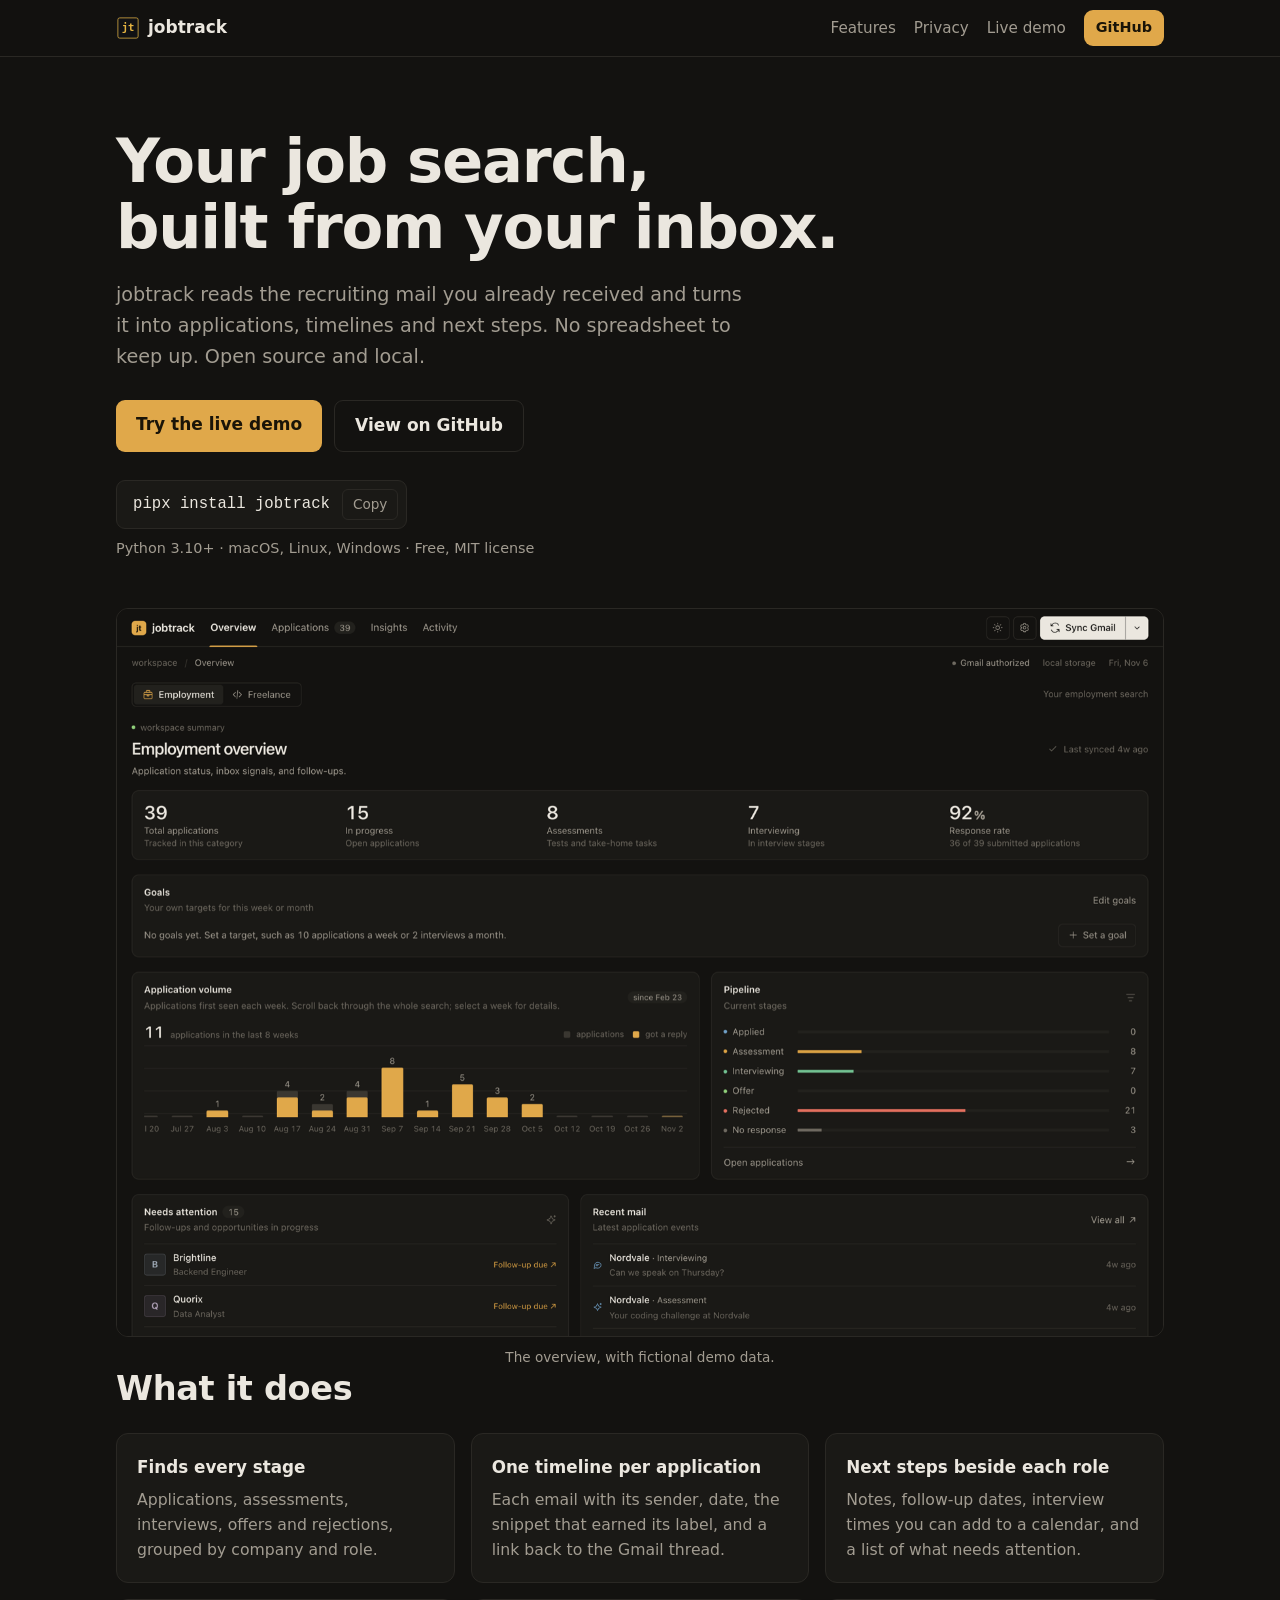
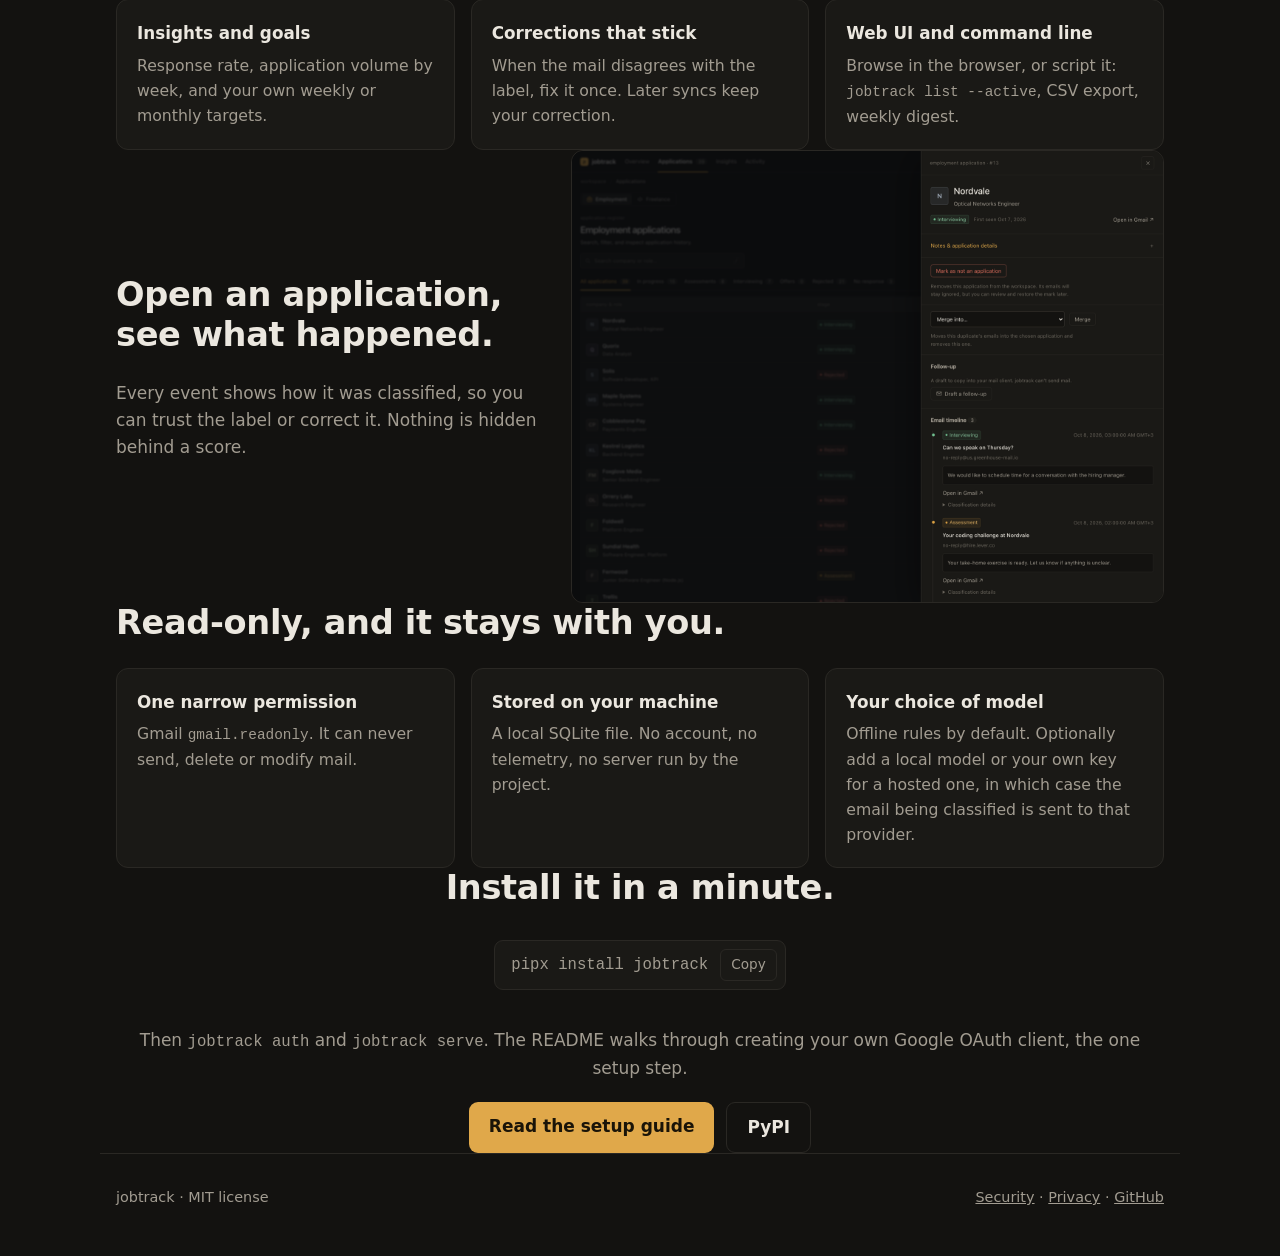
==== landing/index.html @ 409a3fb8 "Add a project home page; the live demo moves to /demo/" ====
<!doctype html>
<html lang="en">
<head>
  <meta charset="utf-8">
  <meta name="viewport" content="width=device-width, initial-scale=1">
  <title>jobtrack: a job-search tracker built from your Gmail</title>
  <meta name="description" content="jobtrack finds applications, assessments, interviews, offers and rejections in the recruiting mail you already have. Read-only, local, open source.">
  <meta property="og:title" content="jobtrack: a job-search tracker built from your Gmail">
  <meta property="og:description" content="Finds applications, interviews, offers and rejections in your inbox. Read-only Gmail access, stored on your machine, open source.">
  <meta property="og:image" content="https://omerdikyol.github.io/jobtrack/og.png">
  <meta property="og:url" content="https://omerdikyol.github.io/jobtrack/">
  <meta name="twitter:card" content="summary_large_image">
  <link rel="icon" href="favicon.svg" type="image/svg+xml">
  <link rel="stylesheet" href="style.css">
</head>
<body>
  <header class="nav">
    <div class="wrap nav-row">
      <a class="brand" href="#"><img src="favicon.svg" alt="" width="24" height="24">jobtrack</a>
      <nav>
        <a href="#features">Features</a>
        <a href="#privacy">Privacy</a>
        <a href="demo/">Live demo</a>
        <a class="btn small" href="https://github.com/omerdikyol/jobtrack">GitHub</a>
      </nav>
    </div>
  </header>

  <main>
    <section class="hero wrap">
      <h1>Your job search, <br class="wide">built from your inbox.</h1>
      <p class="lead">jobtrack reads the recruiting mail you already received and turns it into applications,
        timelines and next steps. No spreadsheet to keep up. Open source and local.</p>
      <div class="actions">
        <a class="btn" href="demo/">Try the live demo</a>
        <a class="btn ghost" href="https://github.com/omerdikyol/jobtrack">View on GitHub</a>
      </div>
      <p class="install"><code>pipx install jobtrack</code><button class="copy" data-copy="pipx install jobtrack">Copy</button></p>
      <p class="req">Python 3.10+ · macOS, Linux, Windows · Free, MIT license</p>
    </section>

    <section class="shot wrap">
      <img src="overview.png" width="1600" height="1111" alt="jobtrack overview: application counts, response rate, pipeline and recent mail">
      <p class="caption">The overview, with fictional demo data.</p>
    </section>

    <section id="features" class="wrap">
      <h2>What it does</h2>
      <div class="grid">
        <article>
          <h3>Finds every stage</h3>
          <p>Applications, assessments, interviews, offers and rejections, grouped by company and role.</p>
        </article>
        <article>
          <h3>One timeline per application</h3>
          <p>Each email with its sender, date, the snippet that earned its label, and a link back to the Gmail thread.</p>
        </article>
        <article>
          <h3>Next steps beside each role</h3>
          <p>Notes, follow-up dates, interview times you can add to a calendar, and a list of what needs attention.</p>
        </article>
        <article>
          <h3>Insights and goals</h3>
          <p>Response rate, application volume by week, and your own weekly or monthly targets.</p>
        </article>
        <article>
          <h3>Corrections that stick</h3>
          <p>When the mail disagrees with the label, fix it once. Later syncs keep your correction.</p>
        </article>
        <article>
          <h3>Web UI and command line</h3>
          <p>Browse in the browser, or script it: <code>jobtrack list --active</code>, CSV export, weekly digest.</p>
        </article>
      </div>
    </section>

    <section class="wrap detail">
      <div>
        <h2>Open an application, see what happened.</h2>
        <p>Every event shows how it was classified, so you can trust the label or correct it. Nothing is hidden behind a score.</p>
      </div>
      <img src="application-detail.png" width="1600" height="1222" loading="lazy" alt="An application with its email timeline and notes">
    </section>

    <section id="privacy" class="wrap privacy">
      <h2>Read-only, and it stays with you.</h2>
      <div class="grid three">
        <article>
          <h3>One narrow permission</h3>
          <p>Gmail <code>gmail.readonly</code>. It can never send, delete or modify mail.</p>
        </article>
        <article>
          <h3>Stored on your machine</h3>
          <p>A local SQLite file. No account, no telemetry, no server run by the project.</p>
        </article>
        <article>
          <h3>Your choice of model</h3>
          <p>Offline rules by default. Optionally add a local model or your own key for a hosted one, in which case the email being classified is sent to that provider.</p>
        </article>
      </div>
    </section>

    <section class="wrap cta">
      <h2>Install it in a minute.</h2>
      <p class="install"><code>pipx install jobtrack</code><button class="copy" data-copy="pipx install jobtrack">Copy</button></p>
      <p>Then <code>jobtrack auth</code> and <code>jobtrack serve</code>. The README walks through creating your own Google OAuth client, the one setup step.</p>
      <div class="actions">
        <a class="btn" href="https://github.com/omerdikyol/jobtrack#install">Read the setup guide</a>
        <a class="btn ghost" href="https://pypi.org/project/jobtrack/">PyPI</a>
      </div>
    </section>
  </main>

  <footer class="wrap foot">
    <span>jobtrack · MIT license</span>
    <span><a href="https://github.com/omerdikyol/jobtrack/blob/main/SECURITY.md">Security</a> ·
      <a href="https://github.com/omerdikyol/jobtrack/blob/main/PRIVACY.md">Privacy</a> ·
      <a href="https://github.com/omerdikyol/jobtrack">GitHub</a></span>
  </footer>

  <script>
    document.querySelectorAll("[data-copy]").forEach((b) => b.addEventListener("click", async () => {
      try { await navigator.clipboard.writeText(b.dataset.copy); b.textContent = "Copied"; }
      catch { b.textContent = "Select and copy"; }
      setTimeout(() => (b.textContent = "Copy"), 1500);
    }));
  </script>
</body>
</html>
---- landing/style.css ----
:root {
  color-scheme: dark;
  --bg: #131210; --surface: #1a1916; --ink: #ebe7df; --muted: #a29c91;
  --line: #2a2824; --accent: #e0a84a; --accent-ink: #1a1408;
  --sans: ui-sans-serif, -apple-system, BlinkMacSystemFont, "Segoe UI Variable Text", "Segoe UI", system-ui, sans-serif;
  --mono: ui-monospace, "SFMono-Regular", Menlo, Consolas, monospace;
}
* { box-sizing: border-box; }
body { margin: 0; background: var(--bg); color: var(--ink); font: 17px/1.6 var(--sans); }
.wrap { max-width: 1080px; margin: 0 auto; padding: 0 16px; }
a { color: inherit; }
code { font-family: var(--mono); font-size: .92em; }
h1 { font-size: clamp(2.2rem, 6vw, 3.8rem); line-height: 1.08; margin: 0 0 20px; letter-spacing: -.02em; }
h2 { font-size: clamp(1.5rem, 3.5vw, 2.1rem); line-height: 1.2; margin: 0 0 24px; letter-spacing: -.01em; }
h3 { font-size: 1.05rem; margin: 0 0 6px; }
section { padding: 56px 16px; }
.nav { border-bottom: 1px solid var(--line); position: sticky; top: 0; background: color-mix(in srgb, var(--bg) 92%, transparent); backdrop-filter: blur(8px); z-index: 2; }
.nav-row { display: flex; align-items: center; justify-content: space-between; height: 56px; }
.nav nav { display: flex; align-items: center; gap: 18px; font-size: .95rem; color: var(--muted); }
.nav nav a { text-decoration: none; }
.nav nav a:hover { color: var(--ink); }
.brand { display: flex; align-items: center; gap: 8px; font-weight: 650; text-decoration: none; }
.btn { display: inline-block; background: var(--accent); color: var(--accent-ink) !important; padding: 11px 20px; border-radius: 9px; font-weight: 600; text-decoration: none; }
.btn.small { padding: 6px 12px; font-size: .9rem; }
.btn.ghost { background: transparent; color: var(--ink) !important; border: 1px solid var(--line); }
.hero { padding-top: 72px; padding-bottom: 24px; }
.lead { font-size: 1.2rem; color: var(--muted); max-width: 640px; margin: 0 0 28px; }
.actions { display: flex; gap: 12px; flex-wrap: wrap; }
.install { display: inline-flex; align-items: center; gap: 12px; margin: 28px 0 8px; background: var(--surface); border: 1px solid var(--line); border-radius: 9px; padding: 8px 8px 8px 16px; max-width: 100%; }
.copy { background: transparent; color: var(--muted); border: 1px solid var(--line); border-radius: 6px; padding: 4px 10px; font: inherit; font-size: .85rem; cursor: pointer; }
.copy:hover { color: var(--ink); }
.req { color: var(--muted); font-size: .9rem; margin: 0; }
.shot { padding-top: 24px; }
.shot img, .detail img { width: 100%; height: auto; border: 1px solid var(--line); border-radius: 12px; display: block; }
.caption { color: var(--muted); font-size: .85rem; text-align: center; margin: 10px 0 0; }
.grid { display: grid; gap: 16px; grid-template-columns: repeat(3, 1fr); }
.grid article { background: var(--surface); border: 1px solid var(--line); border-radius: 12px; padding: 20px; }
.grid p { margin: 0; color: var(--muted); font-size: .98rem; }
.detail { display: grid; gap: 32px; grid-template-columns: 1fr 1.4fr; align-items: center; }
.detail p { color: var(--muted); }
.cta { text-align: center; }
.cta .install { margin: 8px 0 20px; }
.cta p { color: var(--muted); }
.cta .actions { justify-content: center; margin-top: 20px; }
.foot { display: flex; justify-content: space-between; flex-wrap: wrap; gap: 8px; padding: 32px 16px 48px; border-top: 1px solid var(--line); color: var(--muted); font-size: .9rem; }
@media (max-width: 800px) {
  .grid { grid-template-columns: 1fr; }
  .detail { grid-template-columns: 1fr; }
  .nav nav a:not(.btn) { display: none; }
  .wide { display: none; }
}
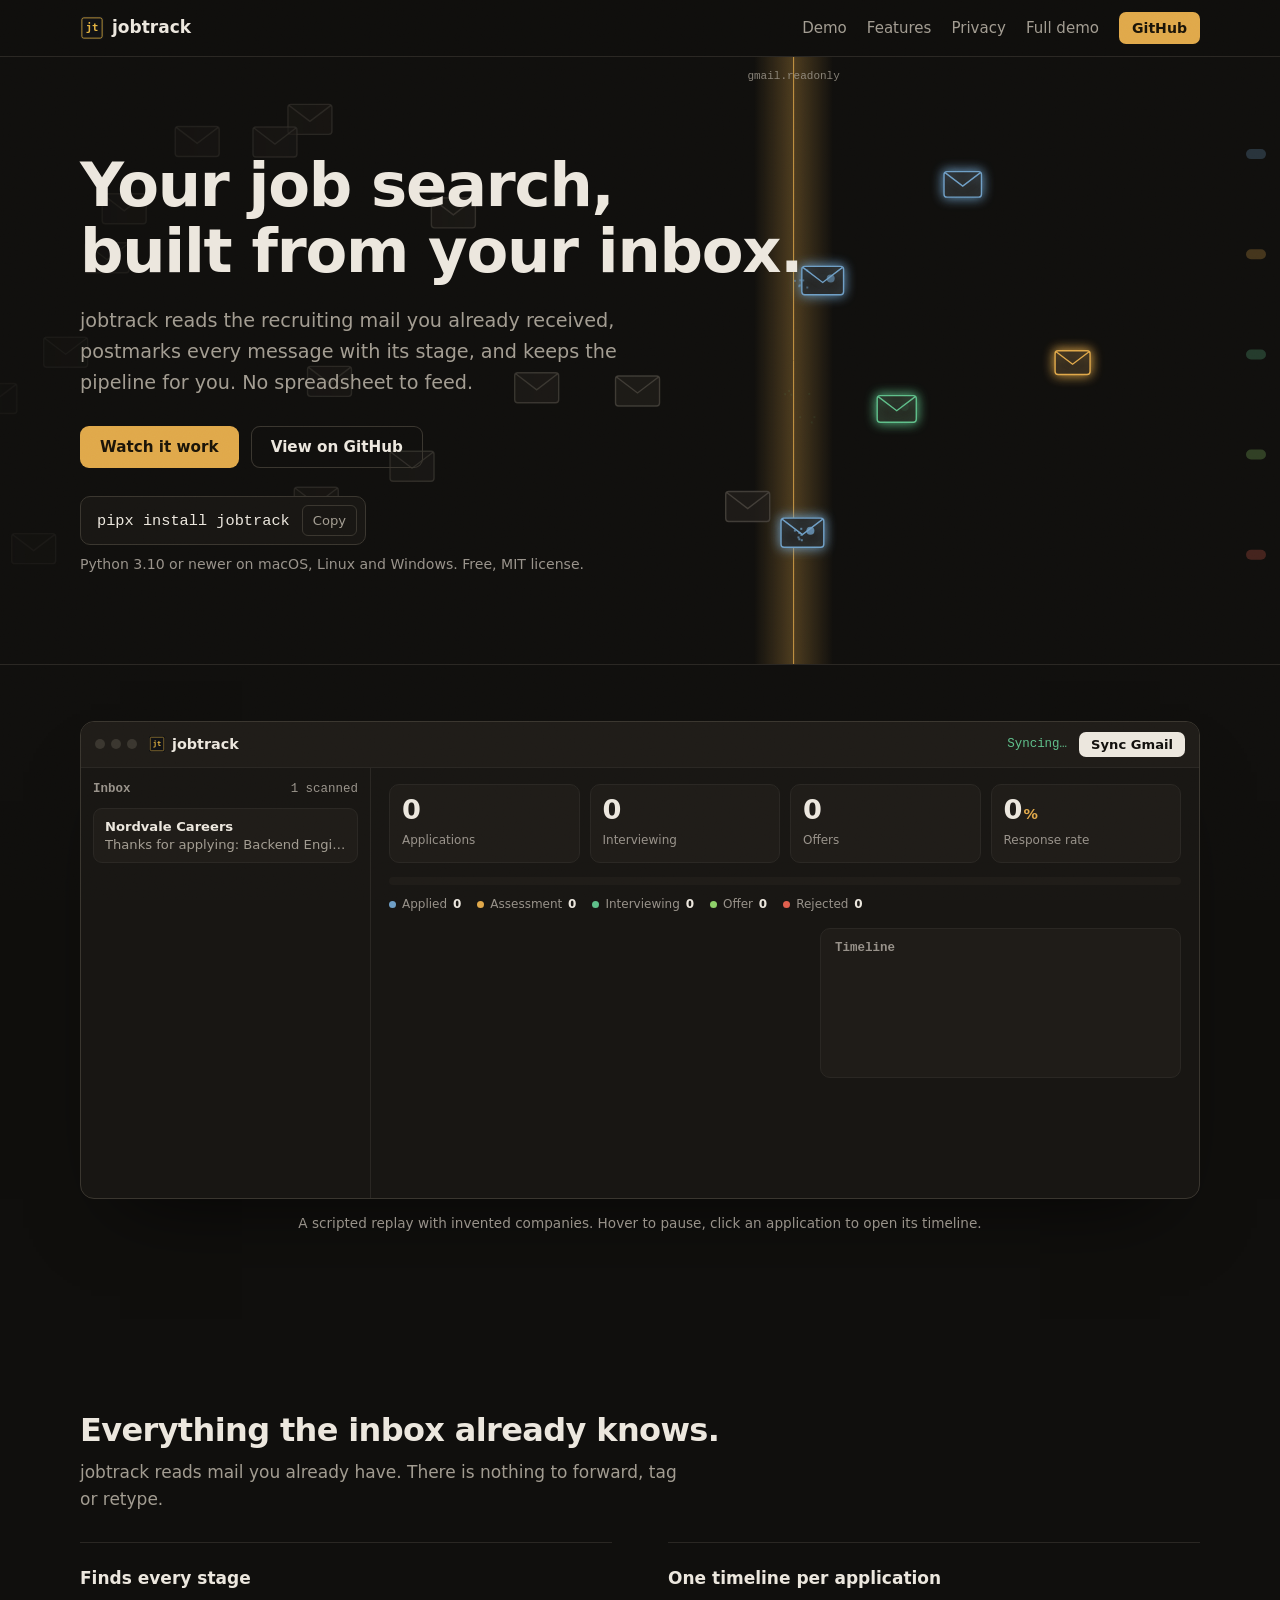
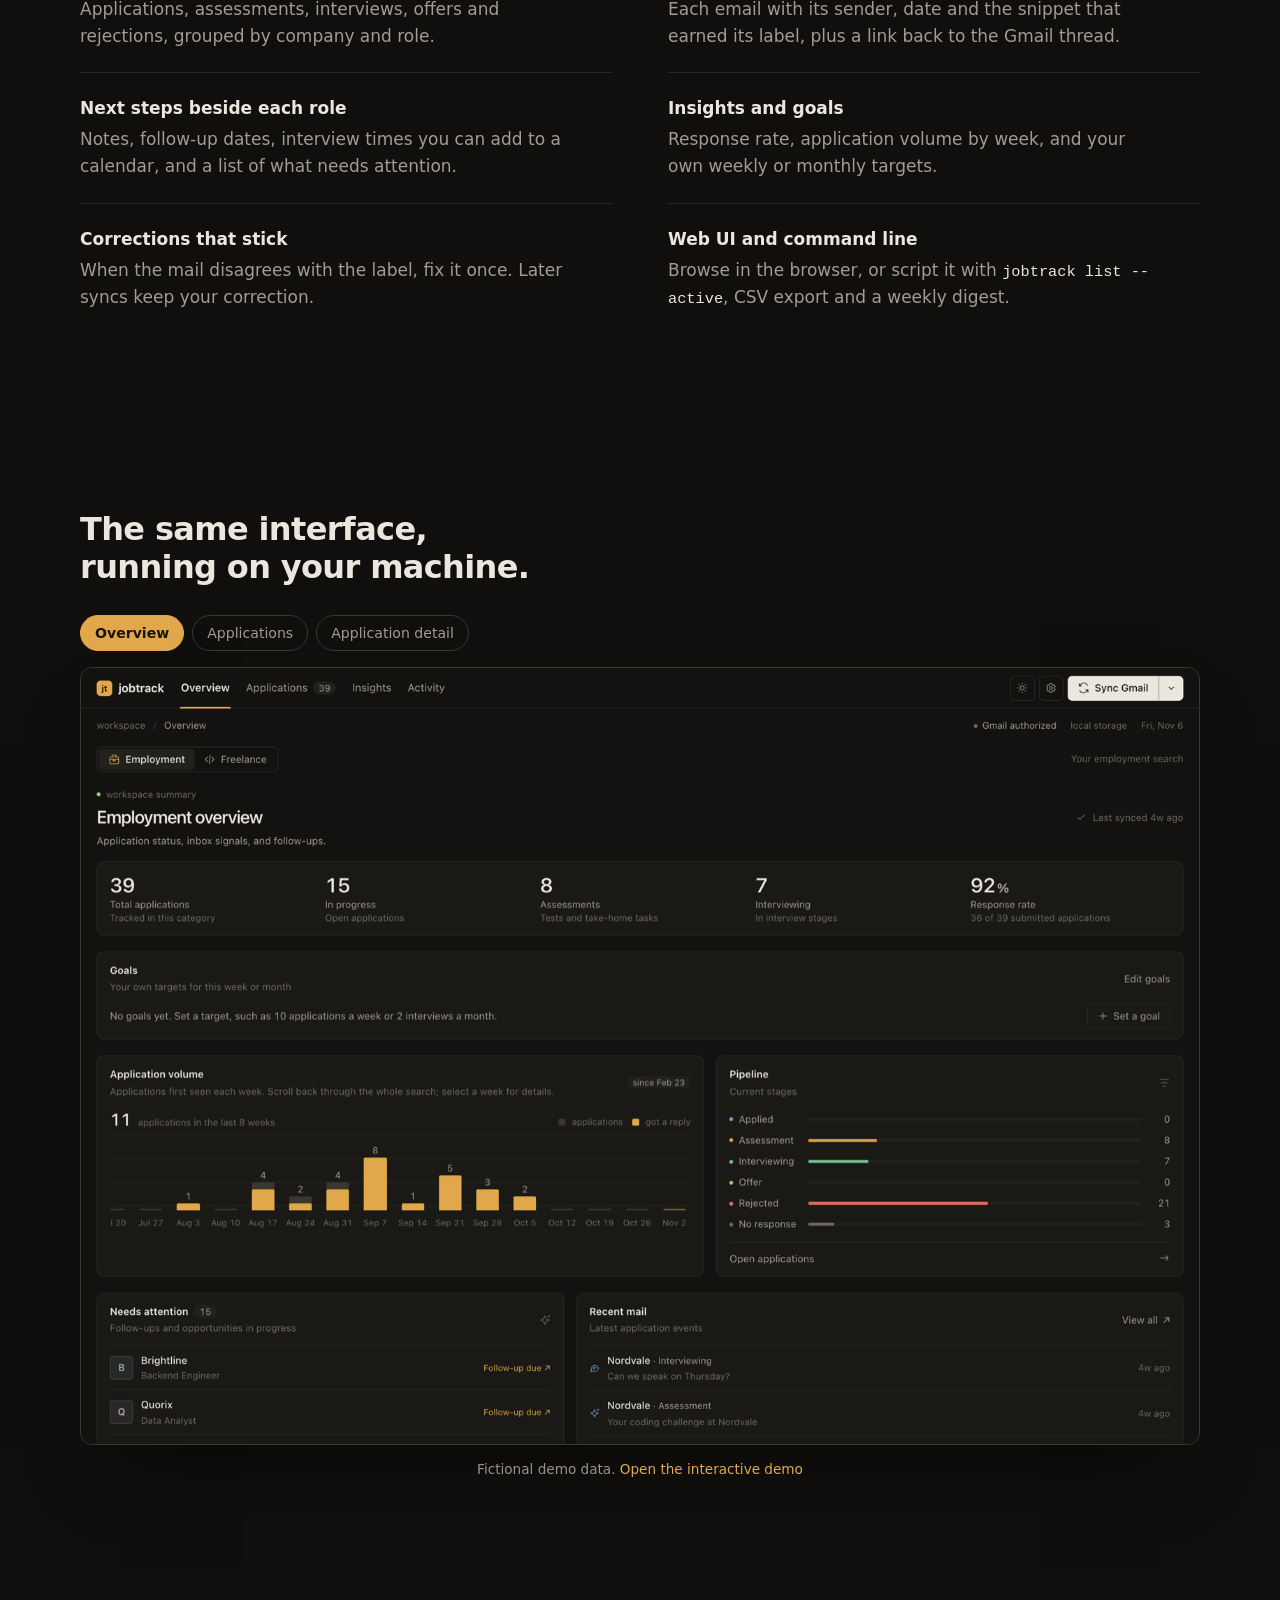
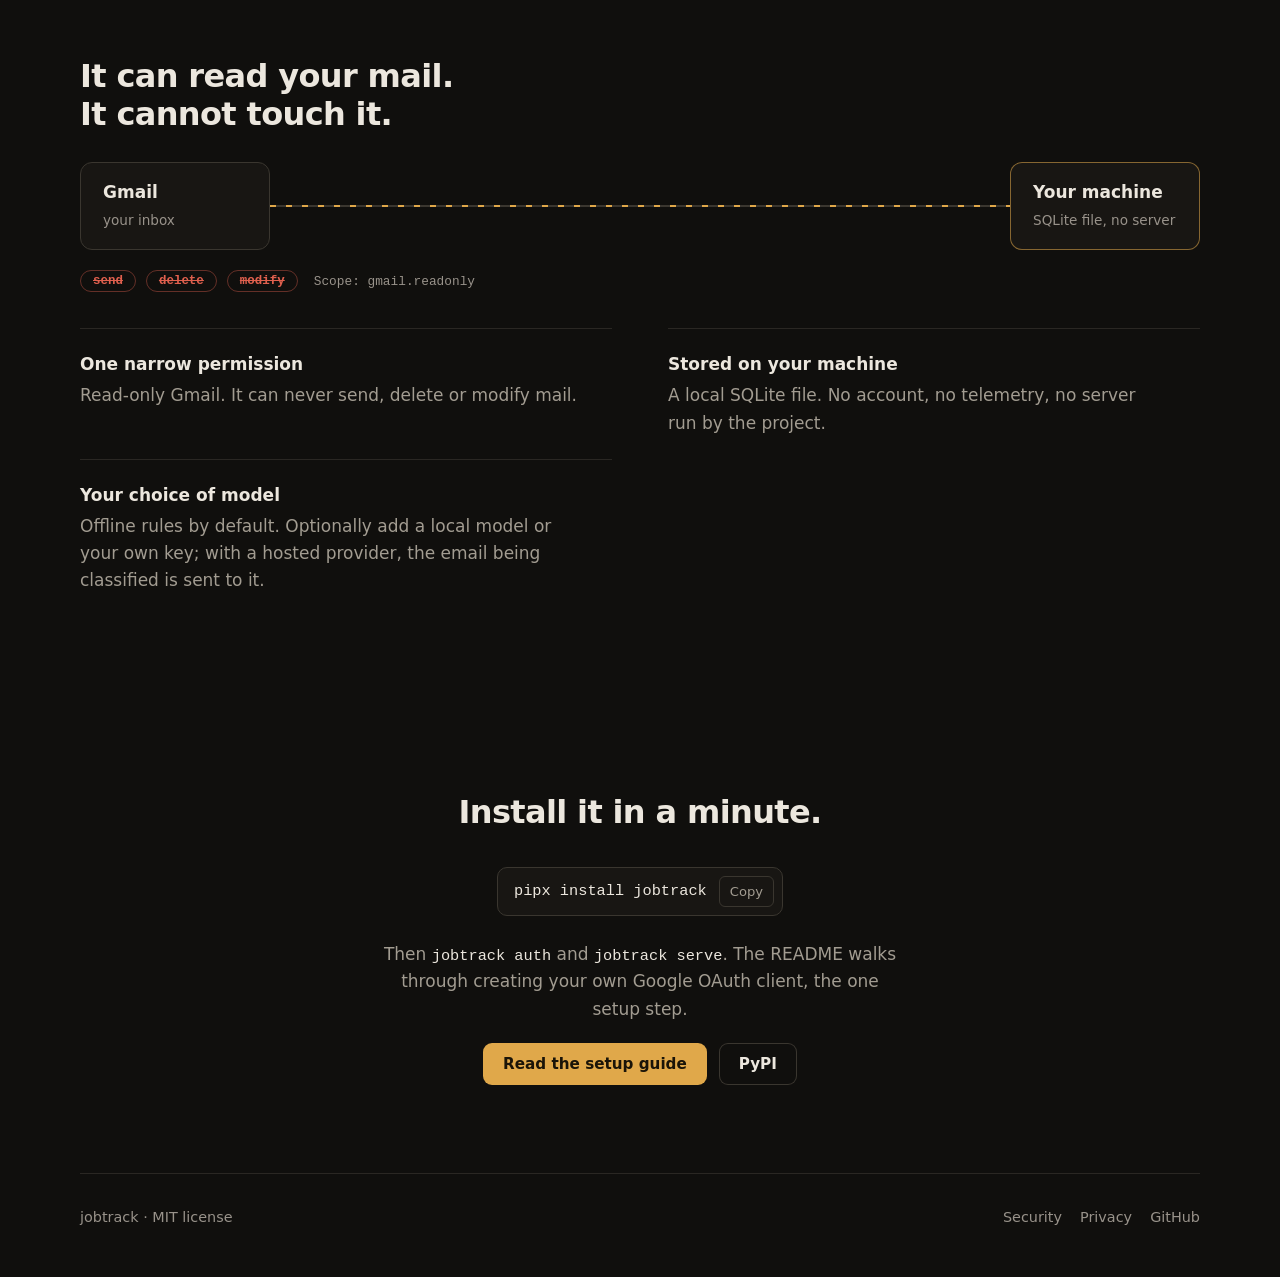
==== commit 92dc375b: "Calmer landing page: plain fact lists, one hero animation, scripted demo; add CNAME" ====
--- a/landing/index.html
+++ b/landing/index.html
@@ -3,104 +3,124 @@
 <head>
   <meta charset="utf-8">
   <meta name="viewport" content="width=device-width, initial-scale=1">
-  <title>jobtrack: a job-search tracker built from your Gmail</title>
-  <meta name="description" content="jobtrack finds applications, assessments, interviews, offers and rejections in the recruiting mail you already have. Read-only, local, open source.">
-  <meta property="og:title" content="jobtrack: a job-search tracker built from your Gmail">
-  <meta property="og:description" content="Finds applications, interviews, offers and rejections in your inbox. Read-only Gmail access, stored on your machine, open source.">
+  <title>jobtrack: your job search, built from your inbox</title>
+  <meta name="description" content="jobtrack reads the recruiting mail you already have and sorts it into applications, interviews, offers and rejections. Read-only Gmail, stored on your machine, open source.">
+  <meta property="og:title" content="jobtrack: your job search, built from your inbox">
+  <meta property="og:description" content="Mail in, pipeline out. Read-only Gmail access, stored on your machine, open source.">
   <meta property="og:image" content="https://omerdikyol.github.io/jobtrack/og.png">
   <meta property="og:url" content="https://omerdikyol.github.io/jobtrack/">
   <meta name="twitter:card" content="summary_large_image">
+  <meta name="color-scheme" content="dark">
   <link rel="icon" href="favicon.svg" type="image/svg+xml">
   <link rel="stylesheet" href="style.css">
+  <script>document.documentElement.classList.add("js");</script>
 </head>
 <body>
   <header class="nav">
     <div class="wrap nav-row">
       <a class="brand" href="#"><img src="favicon.svg" alt="" width="24" height="24">jobtrack</a>
       <nav>
+        <a href="#demo-section">Demo</a>
         <a href="#features">Features</a>
         <a href="#privacy">Privacy</a>
-        <a href="demo/">Live demo</a>
+        <a href="demo/">Full demo</a>
         <a class="btn small" href="https://github.com/omerdikyol/jobtrack">GitHub</a>
       </nav>
     </div>
   </header>
 
   <main>
-    <section class="hero wrap">
-      <h1>Your job search, <br class="wide">built from your inbox.</h1>
-      <p class="lead">jobtrack reads the recruiting mail you already received and turns it into applications,
-        timelines and next steps. No spreadsheet to keep up. Open source and local.</p>
-      <div class="actions">
-        <a class="btn" href="demo/">Try the live demo</a>
-        <a class="btn ghost" href="https://github.com/omerdikyol/jobtrack">View on GitHub</a>
+    <section class="hero-band">
+      <canvas id="mailstream" aria-hidden="true"></canvas>
+      <div class="hero wrap">
+        <h1>Your job search,<br class="wide"> built from your inbox.</h1>
+        <p class="lead">jobtrack reads the recruiting mail you already received, postmarks every message with its stage, and keeps the pipeline for you. No spreadsheet to feed.</p>
+        <div class="actions">
+          <a class="btn" href="#demo-section">Watch it work</a>
+          <a class="btn ghost" href="https://github.com/omerdikyol/jobtrack">View on GitHub</a>
+        </div>
+        <p class="install"><code>pipx install jobtrack</code><button class="copy" data-copy="pipx install jobtrack">Copy</button></p>
+        <p class="req">Python 3.10 or newer on macOS, Linux and Windows. Free, MIT license.</p>
       </div>
-      <p class="install"><code>pipx install jobtrack</code><button class="copy" data-copy="pipx install jobtrack">Copy</button></p>
-      <p class="req">Python 3.10+ · macOS, Linux, Windows · Free, MIT license</p>
     </section>
 
-    <section class="shot wrap">
-      <img src="overview.png" width="1600" height="1111" alt="jobtrack overview: application counts, response rate, pipeline and recent mail">
-      <p class="caption">The overview, with fictional demo data.</p>
+    <section class="stage wrap reveal" id="demo-section" aria-label="Live demo">
+      <div class="app" id="demo">
+        <div class="app-bar">
+          <span class="dots"><i></i><i></i><i></i></span>
+          <span class="app-title"><img src="favicon.svg" alt="" width="16" height="16">jobtrack</span>
+          <span class="sync-state" id="sync-state">Idle</span>
+          <button class="sync-btn" id="sync-btn" type="button">Sync Gmail</button>
+        </div>
+        <div class="app-body">
+          <div class="inbox">
+            <div class="pane-h">Inbox <small id="scanned">0 scanned</small></div>
+            <ul id="inbox"></ul>
+          </div>
+          <div class="board">
+            <div class="tiles">
+              <div class="tile"><b id="t-apps">0</b><span>Applications</span></div>
+              <div class="tile"><b id="t-int">0</b><span>Interviewing</span></div>
+              <div class="tile"><b id="t-off">0</b><span>Offers</span></div>
+              <div class="tile"><b id="t-rate">0<i>%</i></b><span>Response rate</span></div>
+            </div>
+            <div class="seg" id="seg" aria-hidden="true"><span class="s-applied"></span><span class="s-assessment"></span><span class="s-interview"></span><span class="s-offer"></span><span class="s-rejected"></span></div>
+            <ul class="legend" aria-hidden="true">
+              <li class="s-applied">Applied <b id="l-applied">0</b></li>
+              <li class="s-assessment">Assessment <b id="l-assessment">0</b></li>
+              <li class="s-interview">Interviewing <b id="l-interview">0</b></li>
+              <li class="s-offer">Offer <b id="l-offer">0</b></li>
+              <li class="s-rejected">Rejected <b id="l-rejected">0</b></li>
+            </ul>
+            <div class="lower">
+              <ul class="rows" id="rows"></ul>
+              <div class="tl"><div class="pane-h" id="tl-title">Timeline</div><ol id="tl"></ol></div>
+            </div>
+          </div>
+        </div>
+      </div>
+      <p class="caption">A scripted replay with invented companies. Hover to pause, click an application to open its timeline.</p>
     </section>
 
     <section id="features" class="wrap">
-      <h2>What it does</h2>
-      <div class="grid">
-        <article>
-          <h3>Finds every stage</h3>
-          <p>Applications, assessments, interviews, offers and rejections, grouped by company and role.</p>
-        </article>
-        <article>
-          <h3>One timeline per application</h3>
-          <p>Each email with its sender, date, the snippet that earned its label, and a link back to the Gmail thread.</p>
-        </article>
-        <article>
-          <h3>Next steps beside each role</h3>
-          <p>Notes, follow-up dates, interview times you can add to a calendar, and a list of what needs attention.</p>
-        </article>
-        <article>
-          <h3>Insights and goals</h3>
-          <p>Response rate, application volume by week, and your own weekly or monthly targets.</p>
-        </article>
-        <article>
-          <h3>Corrections that stick</h3>
-          <p>When the mail disagrees with the label, fix it once. Later syncs keep your correction.</p>
-        </article>
-        <article>
-          <h3>Web UI and command line</h3>
-          <p>Browse in the browser, or script it: <code>jobtrack list --active</code>, CSV export, weekly digest.</p>
-        </article>
-      </div>
+      <div class="head reveal"><h2>Everything the inbox already knows.</h2><p>jobtrack reads mail you already have. There is nothing to forward, tag or retype.</p></div>
+      <dl class="facts reveal">
+        <div><dt>Finds every stage</dt><dd>Applications, assessments, interviews, offers and rejections, grouped by company and role.</dd></div>
+        <div><dt>One timeline per application</dt><dd>Each email with its sender, date and the snippet that earned its label, plus a link back to the Gmail thread.</dd></div>
+        <div><dt>Next steps beside each role</dt><dd>Notes, follow-up dates, interview times you can add to a calendar, and a list of what needs attention.</dd></div>
+        <div><dt>Insights and goals</dt><dd>Response rate, application volume by week, and your own weekly or monthly targets.</dd></div>
+        <div><dt>Corrections that stick</dt><dd>When the mail disagrees with the label, fix it once. Later syncs keep your correction.</dd></div>
+        <div><dt>Web UI and command line</dt><dd>Browse in the browser, or script it with <code>jobtrack list --active</code>, CSV export and a weekly digest.</dd></div>
+      </dl>
     </section>
 
-    <section class="wrap detail">
-      <div>
-        <h2>Open an application, see what happened.</h2>
-        <p>Every event shows how it was classified, so you can trust the label or correct it. Nothing is hidden behind a score.</p>
+    <section class="wrap real">
+      <div class="head reveal"><h2>The same interface, running on your machine.</h2></div>
+      <div class="tabs reveal" role="tablist">
+        <button role="tab" aria-selected="true" data-shot="overview.png" data-w="1600" data-h="1111">Overview</button>
+        <button role="tab" aria-selected="false" data-shot="applications.png" data-w="1600" data-h="1111">Applications</button>
+        <button role="tab" aria-selected="false" data-shot="application-detail.png" data-w="1600" data-h="1222">Application detail</button>
       </div>
-      <img src="application-detail.png" width="1600" height="1222" loading="lazy" alt="An application with its email timeline and notes">
+      <div class="shotwrap reveal"><img id="shot" src="overview.png" width="1600" height="1111" alt="jobtrack interface with fictional demo data"></div>
+      <p class="caption">Fictional demo data. <a href="demo/">Open the interactive demo</a></p>
     </section>
 
     <section id="privacy" class="wrap privacy">
-      <h2>Read-only, and it stays with you.</h2>
-      <div class="grid three">
-        <article>
-          <h3>One narrow permission</h3>
-          <p>Gmail <code>gmail.readonly</code>. It can never send, delete or modify mail.</p>
-        </article>
-        <article>
-          <h3>Stored on your machine</h3>
-          <p>A local SQLite file. No account, no telemetry, no server run by the project.</p>
-        </article>
-        <article>
-          <h3>Your choice of model</h3>
-          <p>Offline rules by default. Optionally add a local model or your own key for a hosted one, in which case the email being classified is sent to that provider.</p>
-        </article>
+      <div class="head reveal"><h2>It can read your mail. It cannot touch it.</h2></div>
+      <div class="flow reveal">
+        <div class="node gmail"><b>Gmail</b><span>your inbox</span></div>
+        <svg class="wire" viewBox="0 0 300 40" preserveAspectRatio="none" aria-hidden="true"><path d="M0 20 H300" class="rail"/><path d="M0 20 H300" class="dash"/></svg>
+        <div class="node mine"><b>Your machine</b><span>SQLite file, no server</span></div>
       </div>
+      <div class="denied reveal"><span>send</span><span>delete</span><span>modify</span><em>Scope: gmail.readonly</em></div>
+      <dl class="facts reveal">
+        <div><dt>One narrow permission</dt><dd>Read-only Gmail. It can never send, delete or modify mail.</dd></div>
+        <div><dt>Stored on your machine</dt><dd>A local SQLite file. No account, no telemetry, no server run by the project.</dd></div>
+        <div><dt>Your choice of model</dt><dd>Offline rules by default. Optionally add a local model or your own key; with a hosted provider, the email being classified is sent to it.</dd></div>
+      </dl>
     </section>
 
-    <section class="wrap cta">
+    <section class="wrap cta reveal">
       <h2>Install it in a minute.</h2>
       <p class="install"><code>pipx install jobtrack</code><button class="copy" data-copy="pipx install jobtrack">Copy</button></p>
       <p>Then <code>jobtrack auth</code> and <code>jobtrack serve</code>. The README walks through creating your own Google OAuth client, the one setup step.</p>
@@ -113,17 +133,13 @@
 
   <footer class="wrap foot">
     <span>jobtrack · MIT license</span>
-    <span><a href="https://github.com/omerdikyol/jobtrack/blob/main/SECURITY.md">Security</a> ·
-      <a href="https://github.com/omerdikyol/jobtrack/blob/main/PRIVACY.md">Privacy</a> ·
+    <span class="foot-links"><a href="https://github.com/omerdikyol/jobtrack/blob/main/SECURITY.md">Security</a>
+      <a href="https://github.com/omerdikyol/jobtrack/blob/main/PRIVACY.md">Privacy</a>
       <a href="https://github.com/omerdikyol/jobtrack">GitHub</a></span>
   </footer>
 
-  <script>
-    document.querySelectorAll("[data-copy]").forEach((b) => b.addEventListener("click", async () => {
-      try { await navigator.clipboard.writeText(b.dataset.copy); b.textContent = "Copied"; }
-      catch { b.textContent = "Select and copy"; }
-      setTimeout(() => (b.textContent = "Copy"), 1500);
-    }));
-  </script>
+  <script src="hero.js"></script>
+  <script src="demo.js"></script>
+  <script src="page.js"></script>
 </body>
 </html>
--- a/landing/style.css
+++ b/landing/style.css
@@ -1,51 +1,167 @@
+/* jobtrack's site. A warm, dark page with one idea: mail comes in, passes a read-only scanner,
+   is postmarked with its stage, and lands in a pipeline. The hero canvas, the scripted demo and
+   the feature cards all play that same motion. Nothing is fetched from a CDN; reduced motion
+   gets the finished state instead of the animation. */
 :root {
-  color-scheme: dark;
-  --bg: #131210; --surface: #1a1916; --ink: #ebe7df; --muted: #a29c91;
-  --line: #2a2824; --accent: #e0a84a; --accent-ink: #1a1408;
+  --bg: #100f0d; --surface: #181613; --surface-2: #1f1c18; --ink: #ece7de; --muted: #a29c91; --dim: #98928a;
+  --line: #2a2723; --line-2: #3a362f; --accent: #e0a84a; --accent-ink: #1a1408;
+  --applied: #6f9fc6; --assessment: #e0a84a; --interview: #5fbf8a; --offer: #8fd16a; --rejected: #e0604e;
   --sans: ui-sans-serif, -apple-system, BlinkMacSystemFont, "Segoe UI Variable Text", "Segoe UI", system-ui, sans-serif;
   --mono: ui-monospace, "SFMono-Regular", Menlo, Consolas, monospace;
+  color-scheme: dark;
 }
 * { box-sizing: border-box; }
-body { margin: 0; background: var(--bg); color: var(--ink); font: 17px/1.6 var(--sans); }
-.wrap { max-width: 1080px; margin: 0 auto; padding: 0 16px; }
-a { color: inherit; }
-code { font-family: var(--mono); font-size: .92em; }
-h1 { font-size: clamp(2.2rem, 6vw, 3.8rem); line-height: 1.08; margin: 0 0 20px; letter-spacing: -.02em; }
-h2 { font-size: clamp(1.5rem, 3.5vw, 2.1rem); line-height: 1.2; margin: 0 0 24px; letter-spacing: -.01em; }
-h3 { font-size: 1.05rem; margin: 0 0 6px; }
-section { padding: 56px 16px; }
-.nav { border-bottom: 1px solid var(--line); position: sticky; top: 0; background: color-mix(in srgb, var(--bg) 92%, transparent); backdrop-filter: blur(8px); z-index: 2; }
+html { overflow-x: clip; background: var(--bg); scroll-behavior: smooth; -webkit-font-smoothing: antialiased; }
+body { margin: 0; background: var(--bg); color: var(--muted); font: 17px/1.6 var(--sans); overflow-x: clip; }
+:focus-visible { outline: 2px solid var(--accent); outline-offset: 3px; }
+/* film grain, so the dark has texture */
+body::before { content: ""; position: fixed; inset: 0; z-index: 100; pointer-events: none; opacity: .06; mix-blend-mode: overlay;
+  background-image: url("data:image/svg+xml,%3Csvg xmlns='http://www.w3.org/2000/svg' width='200' height='200'%3E%3Cfilter id='n'%3E%3CfeTurbulence type='fractalNoise' baseFrequency='0.85' numOctaves='2' stitchTiles='stitch'/%3E%3C/filter%3E%3Crect width='100%25' height='100%25' filter='url(%23n)'/%3E%3C/svg%3E"); }
+main { position: relative; overflow-x: clip; }
+a { color: inherit; text-decoration: none; }
+p { text-wrap: pretty; }
+code { font-family: var(--mono); font-size: .9em; color: var(--ink); }
+.wrap { width: min(1120px, calc(100% - 32px)); margin: 0 auto; }
+h1, h2, h3 { text-wrap: balance; color: var(--ink); margin: 0; letter-spacing: -.02em; }
+h1 { font-size: clamp(2.3rem, 5.6vw, 3.8rem); line-height: 1.08; font-weight: 600; margin-bottom: 22px; }
+h2 { font-size: clamp(1.5rem, 3vw, 2rem); line-height: 1.2; font-weight: 600; }
+h3 { font-size: 1.05rem; letter-spacing: -.01em; margin-bottom: 6px; }
+section { padding: 88px 0; position: relative; }
+.head { margin-bottom: 28px; max-width: 640px; } .head p { margin: 10px 0 0; }
+
+/* nav and buttons */
+.nav { position: sticky; top: 0; z-index: 20; border-bottom: 1px solid var(--line); background: color-mix(in srgb, var(--bg) 85%, transparent); backdrop-filter: blur(10px); }
 .nav-row { display: flex; align-items: center; justify-content: space-between; height: 56px; }
-.nav nav { display: flex; align-items: center; gap: 18px; font-size: .95rem; color: var(--muted); }
-.nav nav a { text-decoration: none; }
-.nav nav a:hover { color: var(--ink); }
-.brand { display: flex; align-items: center; gap: 8px; font-weight: 650; text-decoration: none; }
-.btn { display: inline-block; background: var(--accent); color: var(--accent-ink) !important; padding: 11px 20px; border-radius: 9px; font-weight: 600; text-decoration: none; }
-.btn.small { padding: 6px 12px; font-size: .9rem; }
-.btn.ghost { background: transparent; color: var(--ink) !important; border: 1px solid var(--line); }
-.hero { padding-top: 72px; padding-bottom: 24px; }
-.lead { font-size: 1.2rem; color: var(--muted); max-width: 640px; margin: 0 0 28px; }
+.nav nav { display: flex; align-items: center; gap: 20px; font-size: .94rem; }
+.nav nav a:not(.btn):hover { color: var(--ink); }
+.brand { display: flex; align-items: center; gap: 8px; font-weight: 650; color: var(--ink); }
+.btn { display: inline-flex; align-items: center; height: 42px; padding: 0 20px; border-radius: 9px; background: var(--accent); color: var(--accent-ink); font-weight: 650; font-size: .95rem; transition: transform .15s, box-shadow .15s; }
+.btn:hover { transform: translateY(-1px); background: #ecb558; }
+.btn.small { height: 32px; padding: 0 13px; font-size: .88rem; border-radius: 7px; }
+.btn.ghost { background: transparent; color: var(--ink); box-shadow: inset 0 0 0 1px var(--line-2); }
+.btn.ghost:hover { background: var(--surface); box-shadow: inset 0 0 0 1px var(--line-2); }
 .actions { display: flex; gap: 12px; flex-wrap: wrap; }
-.install { display: inline-flex; align-items: center; gap: 12px; margin: 28px 0 8px; background: var(--surface); border: 1px solid var(--line); border-radius: 9px; padding: 8px 8px 8px 16px; max-width: 100%; }
-.copy { background: transparent; color: var(--muted); border: 1px solid var(--line); border-radius: 6px; padding: 4px 10px; font: inherit; font-size: .85rem; cursor: pointer; }
-.copy:hover { color: var(--ink); }
-.req { color: var(--muted); font-size: .9rem; margin: 0; }
-.shot { padding-top: 24px; }
-.shot img, .detail img { width: 100%; height: auto; border: 1px solid var(--line); border-radius: 12px; display: block; }
-.caption { color: var(--muted); font-size: .85rem; text-align: center; margin: 10px 0 0; }
-.grid { display: grid; gap: 16px; grid-template-columns: repeat(3, 1fr); }
-.grid article { background: var(--surface); border: 1px solid var(--line); border-radius: 12px; padding: 20px; }
-.grid p { margin: 0; color: var(--muted); font-size: .98rem; }
-.detail { display: grid; gap: 32px; grid-template-columns: 1fr 1.4fr; align-items: center; }
-.detail p { color: var(--muted); }
-.cta { text-align: center; }
-.cta .install { margin: 8px 0 20px; }
-.cta p { color: var(--muted); }
+
+/* hero */
+.hero-band { position: relative; padding: 0; overflow: hidden; border-bottom: 1px solid var(--line); }
+#mailstream { position: absolute; inset: 0; width: 100%; height: 100%;
+  -webkit-mask-image: linear-gradient(90deg, rgba(0,0,0,.3) 0%, #000 46%); mask-image: linear-gradient(90deg, rgba(0,0,0,.3) 0%, #000 46%); }
+.hero { position: relative; padding: 96px 0 88px; }
+.lead { font-size: 1.2rem; max-width: 560px; margin: 0 0 28px; }
+.install { display: inline-flex; align-items: center; gap: 12px; margin: 28px 0 8px; background: var(--surface); border: 1px solid var(--line-2); border-radius: 10px; padding: 8px 8px 8px 16px; max-width: 100%; }
+.copy { background: transparent; color: var(--muted); border: 1px solid var(--line-2); border-radius: 6px; padding: 4px 10px; font: inherit; font-size: .82rem; cursor: pointer; }
+.copy:hover { color: var(--ink); border-color: var(--muted); }
+.req { color: var(--dim); font-size: .88rem; margin: 0; }
+
+/* reveal on scroll */
+.js .reveal { opacity: 0; transform: translateY(10px); transition: opacity .6s ease-out, transform .6s ease-out; }
+.js .reveal.in { opacity: 1; transform: none; }
+
+/* the live demo window */
+.stage { padding-top: 56px; }
+.app { background: var(--surface); border: 1px solid var(--line-2); border-radius: 14px; overflow: hidden; box-shadow: 0 40px 80px -40px rgba(0,0,0,.7); }
+.app-bar { display: flex; align-items: center; gap: 12px; padding: 10px 14px; border-bottom: 1px solid var(--line); background: var(--surface-2); }
+.dots { display: flex; gap: 6px; } .dots i { width: 10px; height: 10px; border-radius: 50%; background: var(--line-2); }
+.app-title { display: flex; align-items: center; gap: 7px; color: var(--ink); font-weight: 600; font-size: .9rem; }
+.sync-state { margin-left: auto; font: .78rem var(--mono); color: var(--dim); }
+.sync-state.live { color: var(--interview); }
+.sync-btn { background: var(--ink); color: #12100d; border: 0; border-radius: 7px; padding: 5px 12px; font: 600 .82rem var(--sans); cursor: pointer; }
+.sync-btn:hover { background: var(--ink); }
+.app-body { display: grid; grid-template-columns: 290px 1fr; min-height: 430px; }
+.inbox { border-right: 1px solid var(--line); padding: 14px 12px; overflow: hidden; }
+.pane-h { font: 600 .78rem var(--mono); color: var(--dim); display: flex; justify-content: space-between; margin-bottom: 12px; }
+.pane-h small { font-weight: 400; font-size: .78rem; }
+.inbox ul { list-style: none; margin: 0; padding: 0; display: flex; flex-direction: column; gap: 8px; }
+.mail { position: relative; overflow: hidden; background: var(--surface-2); border: 1px solid var(--line); border-radius: 9px; padding: 9px 11px; font-size: .82rem; line-height: 1.35; animation: drop .55s cubic-bezier(.2,.8,.2,1); }
+.mail b { display: block; color: var(--ink); font-weight: 600; white-space: nowrap; overflow: hidden; text-overflow: ellipsis; padding-right: 74px; }
+.mail span { color: var(--muted); display: block; white-space: nowrap; overflow: hidden; text-overflow: ellipsis; }
+.mail::after { content: ""; position: absolute; top: 0; bottom: 0; left: 0; width: 30%; transform: translateX(-100%); background: linear-gradient(90deg, transparent, rgba(224,168,74,.32), transparent); opacity: 0; }
+.mail.scan::after { animation: sweep .7s ease; }
+.mail.out { opacity: 0; transform: translateX(-12px); transition: .4s; }
+@keyframes drop { from { opacity: 0; transform: translateY(-14px) scale(.97); } }
+@keyframes sweep { 0% { transform: translateX(-100%); opacity: 1; } 100% { transform: translateX(400%); opacity: 1; } }
+/* the postmark */
+.stamp { position: absolute; right: 8px; top: 7px; font: 700 .62rem var(--mono); letter-spacing: .1em; text-transform: uppercase; padding: 2px 6px; border: 2px solid; border-radius: 4px; color: var(--c, var(--accent)); transform: rotate(-7deg); opacity: 0; }
+.stamp.hit { animation: thump .45s cubic-bezier(.16,1,.3,1) forwards; }
+@keyframes thump { 0% { opacity: 0; transform: rotate(-7deg) scale(2.2); } 60% { opacity: 1; transform: rotate(-7deg) scale(.92); } 100% { opacity: .95; transform: rotate(-7deg) scale(1); } }
+.board { padding: 16px 18px; min-width: 0; }
+.tiles { display: grid; grid-template-columns: repeat(4, 1fr); gap: 10px; margin-bottom: 14px; }
+.tile { background: var(--surface-2); border: 1px solid var(--line); border-radius: 10px; padding: 10px 12px; }
+.tile b { display: block; color: var(--ink); font-size: 1.7rem; line-height: 1.1; font-variant-numeric: tabular-nums; font-weight: 600; }
+.tile b i { font-size: .9rem; font-style: normal; color: var(--accent); margin-left: 1px; }
+.tile span { font-size: .75rem; color: var(--dim); }
+.seg { display: flex; height: 8px; border-radius: 99px; overflow: hidden; background: var(--surface-2); gap: 2px; }
+.seg span { width: 0; transition: width .8s cubic-bezier(.2,.8,.2,1); }
+.s-applied { --c: var(--applied); } .s-assessment { --c: var(--assessment); } .s-interview { --c: var(--interview); } .s-offer { --c: var(--offer); } .s-rejected { --c: var(--rejected); }
+.seg span { background: var(--c); }
+.legend { list-style: none; padding: 0; margin: 10px 0 14px; display: flex; flex-wrap: wrap; gap: 4px 16px; font-size: .75rem; color: var(--dim); }
+.legend li::before { content: ""; display: inline-block; width: 7px; height: 7px; border-radius: 50%; background: var(--c); margin-right: 6px; }
+.legend b { color: var(--ink); font-weight: 600; margin-left: 2px; font-variant-numeric: tabular-nums; }
+.lower { display: grid; grid-template-columns: 1.15fr 1fr; gap: 16px; }
+.rows { list-style: none; margin: 0; padding: 0; display: flex; flex-direction: column; gap: 6px; }
+.row { display: flex; align-items: center; gap: 10px; padding: 8px 10px; background: var(--surface-2); border: 1px solid var(--line); border-radius: 9px; cursor: pointer; transition: border-color .2s, background .2s; animation: drop .5s cubic-bezier(.2,.8,.2,1); }
+.row:hover { border-color: var(--line-2); }
+.row.sel { border-color: var(--accent); }
+.row.flash { background: rgba(224,168,74,.14); }
+.av { width: 28px; height: 28px; border-radius: 7px; background: var(--line); color: var(--ink); display: grid; place-items: center; font-weight: 650; font-size: .85rem; flex: none; }
+.who { min-width: 0; flex: 1; } .who b { display: block; color: var(--ink); font-size: .85rem; font-weight: 600; } .who span { display: block; font-size: .75rem; color: var(--dim); white-space: nowrap; overflow: hidden; text-overflow: ellipsis; }
+.chip { font: 600 .68rem var(--mono); padding: 3px 8px; border-radius: 99px; color: var(--c); background: color-mix(in srgb, var(--c) 14%, transparent); white-space: nowrap; transition: color .4s, background .4s; }
+.tl { background: var(--surface-2); border: 1px solid var(--line); border-radius: 10px; padding: 12px 14px; min-height: 150px; }
+
+.tl ol { list-style: none; margin: 0; padding: 0 0 0 14px; border-left: 1px solid var(--line-2); display: flex; flex-direction: column; gap: 10px; }
+.tl li { position: relative; font-size: .8rem; line-height: 1.35; animation: drop .5s cubic-bezier(.2,.8,.2,1); }
+.tl li::before { content: ""; position: absolute; left: -19px; top: 5px; width: 9px; height: 9px; border-radius: 50%; background: var(--c); box-shadow: 0 0 0 3px var(--surface-2); }
+.tl li b { color: var(--ink); font-weight: 600; } .tl li small { display: block; color: var(--dim); }
+.caption { color: var(--dim); font-size: .85rem; text-align: center; margin: 14px 0 0; }
+.caption a { color: var(--accent); }
+
+/* plain fact lists: a bold term, one sentence, hairlines between */
+.facts { display: grid; grid-template-columns: repeat(2, 1fr); gap: 0 56px; margin: 0; }
+.facts div { padding: 22px 0; border-top: 1px solid var(--line); }
+.facts dt { color: var(--ink); font-weight: 600; margin-bottom: 4px; }
+.facts dd { margin: 0; max-width: 46ch; }
+
+/* real screenshots */
+.tabs { display: flex; gap: 8px; margin-bottom: 16px; flex-wrap: wrap; }
+.tabs button { background: transparent; color: var(--muted); border: 1px solid var(--line-2); border-radius: 99px; padding: 6px 14px; font: inherit; font-size: .88rem; cursor: pointer; transition: .2s; }
+.tabs button[aria-selected="true"] { background: var(--accent); color: var(--accent-ink); border-color: var(--accent); font-weight: 600; }
+.shotwrap img { width: 100%; height: auto; display: block; border: 1px solid var(--line-2); border-radius: 12px; box-shadow: 0 40px 80px -40px rgba(0,0,0,.7); transition: opacity .25s; }
+.shotwrap img.swap { opacity: 0; }
+
+/* privacy diagram */
+.flow { display: flex; align-items: center; gap: 0; margin-bottom: 20px; }
+.node { background: var(--surface); border: 1px solid var(--line-2); border-radius: 12px; padding: 16px 22px; min-width: 190px; }
+.node b { display: block; color: var(--ink); } .node span { font-size: .85rem; color: var(--dim); }
+.node.mine { border-color: rgba(224,168,74,.55); }
+.wire { flex: 1; height: 40px; min-width: 60px; }
+.wire path { fill: none; stroke-width: 2; vector-effect: non-scaling-stroke; } .rail { stroke: var(--line-2); } .dash { stroke: var(--accent); stroke-dasharray: 6 10; animation: flow 1.2s linear infinite; }
+@keyframes flow { to { stroke-dashoffset: -32; } }
+.denied { display: flex; flex-wrap: wrap; align-items: center; gap: 10px; margin-bottom: 36px; }
+.denied span { font: 600 .78rem var(--mono); color: var(--rejected); border: 1px solid rgba(224,96,78,.4); border-radius: 99px; padding: 3px 12px; text-decoration: line-through; }
+.denied em { font: .8rem var(--mono); color: var(--dim); font-style: normal; margin-left: 6px; }
+
+.cta { text-align: center; } .cta h2 { margin-bottom: 8px; } .cta p { margin-left: auto; margin-right: auto; max-width: 560px; }
 .cta .actions { justify-content: center; margin-top: 20px; }
-.foot { display: flex; justify-content: space-between; flex-wrap: wrap; gap: 8px; padding: 32px 16px 48px; border-top: 1px solid var(--line); color: var(--muted); font-size: .9rem; }
-@media (max-width: 800px) {
-  .grid { grid-template-columns: 1fr; }
-  .detail { grid-template-columns: 1fr; }
+.foot { display: flex; justify-content: space-between; flex-wrap: wrap; gap: 8px; padding: 32px 0 48px; border-top: 1px solid var(--line); color: var(--dim); font-size: .9rem; }
+.foot a:hover { color: var(--ink); }
+
+@media (max-width: 860px) {
+  .app-body { grid-template-columns: 1fr; } .inbox { border-right: 0; border-bottom: 1px solid var(--line); max-height: 230px; }
+  .lower { grid-template-columns: 1fr; } .tiles { grid-template-columns: repeat(2, 1fr); }
+  .facts { grid-template-columns: 1fr; }
   .nav nav a:not(.btn) { display: none; }
   .wide { display: none; }
+  #mailstream { inset: auto 0 0 0; height: 220px; -webkit-mask-image: none; mask-image: none; }
+  .hero { padding: 56px 0 250px; } .flow { flex-direction: column; } .wire { width: 40px; height: 60px; transform: rotate(90deg); }
 }
+@media (prefers-reduced-motion: reduce) {
+  html { scroll-behavior: auto; }
+  *, *::before, *::after { animation-duration: .001s !important; animation-delay: 0s !important; animation-iteration-count: 1 !important; transition-duration: .001s !important; }
+  .js .w { opacity: 1; transform: none; } .js .reveal { opacity: 1; transform: none; }
+}
+
+.js .bars i { transform: scaleY(0); }
+.js .v-term code { width: 0; }
+.js .v-fix .ok { opacity: 0; }
+.js .v-timeline i { height: 0; }
+.foot-links { display: flex; gap: 18px; }
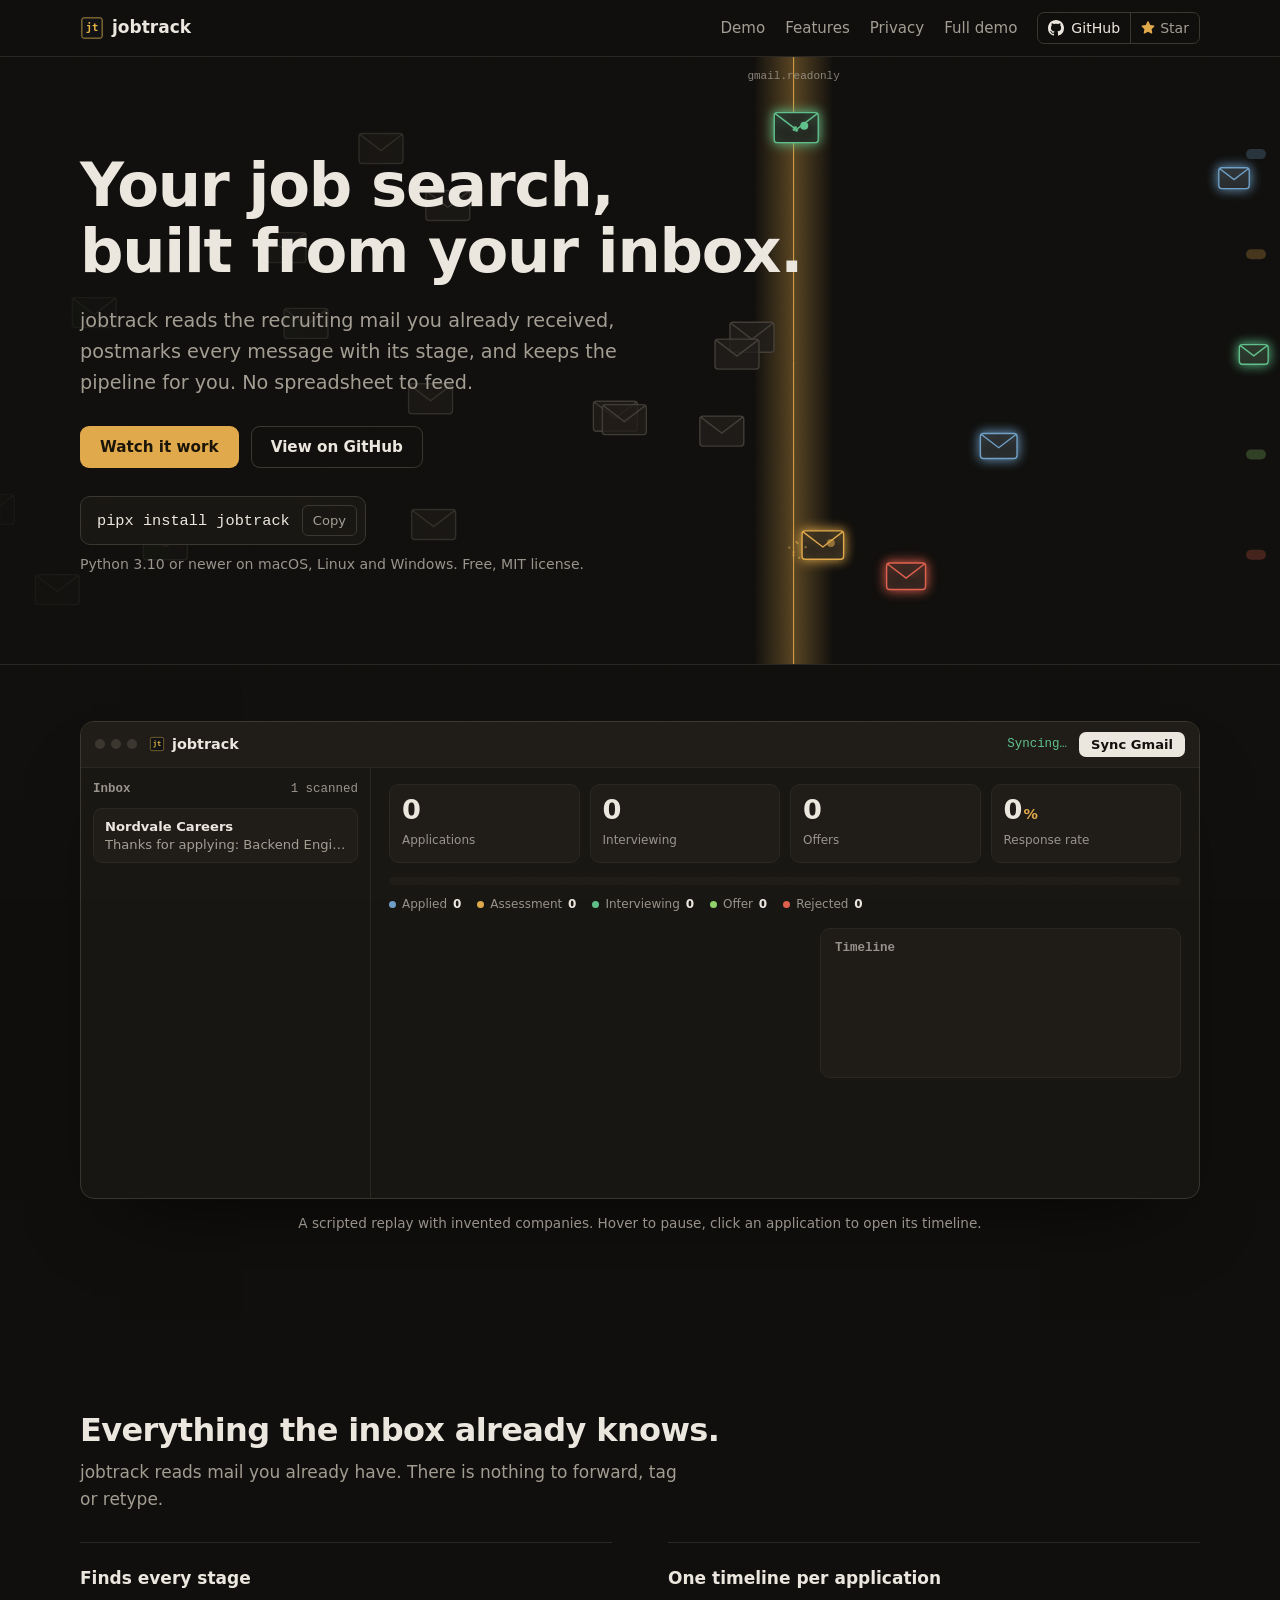
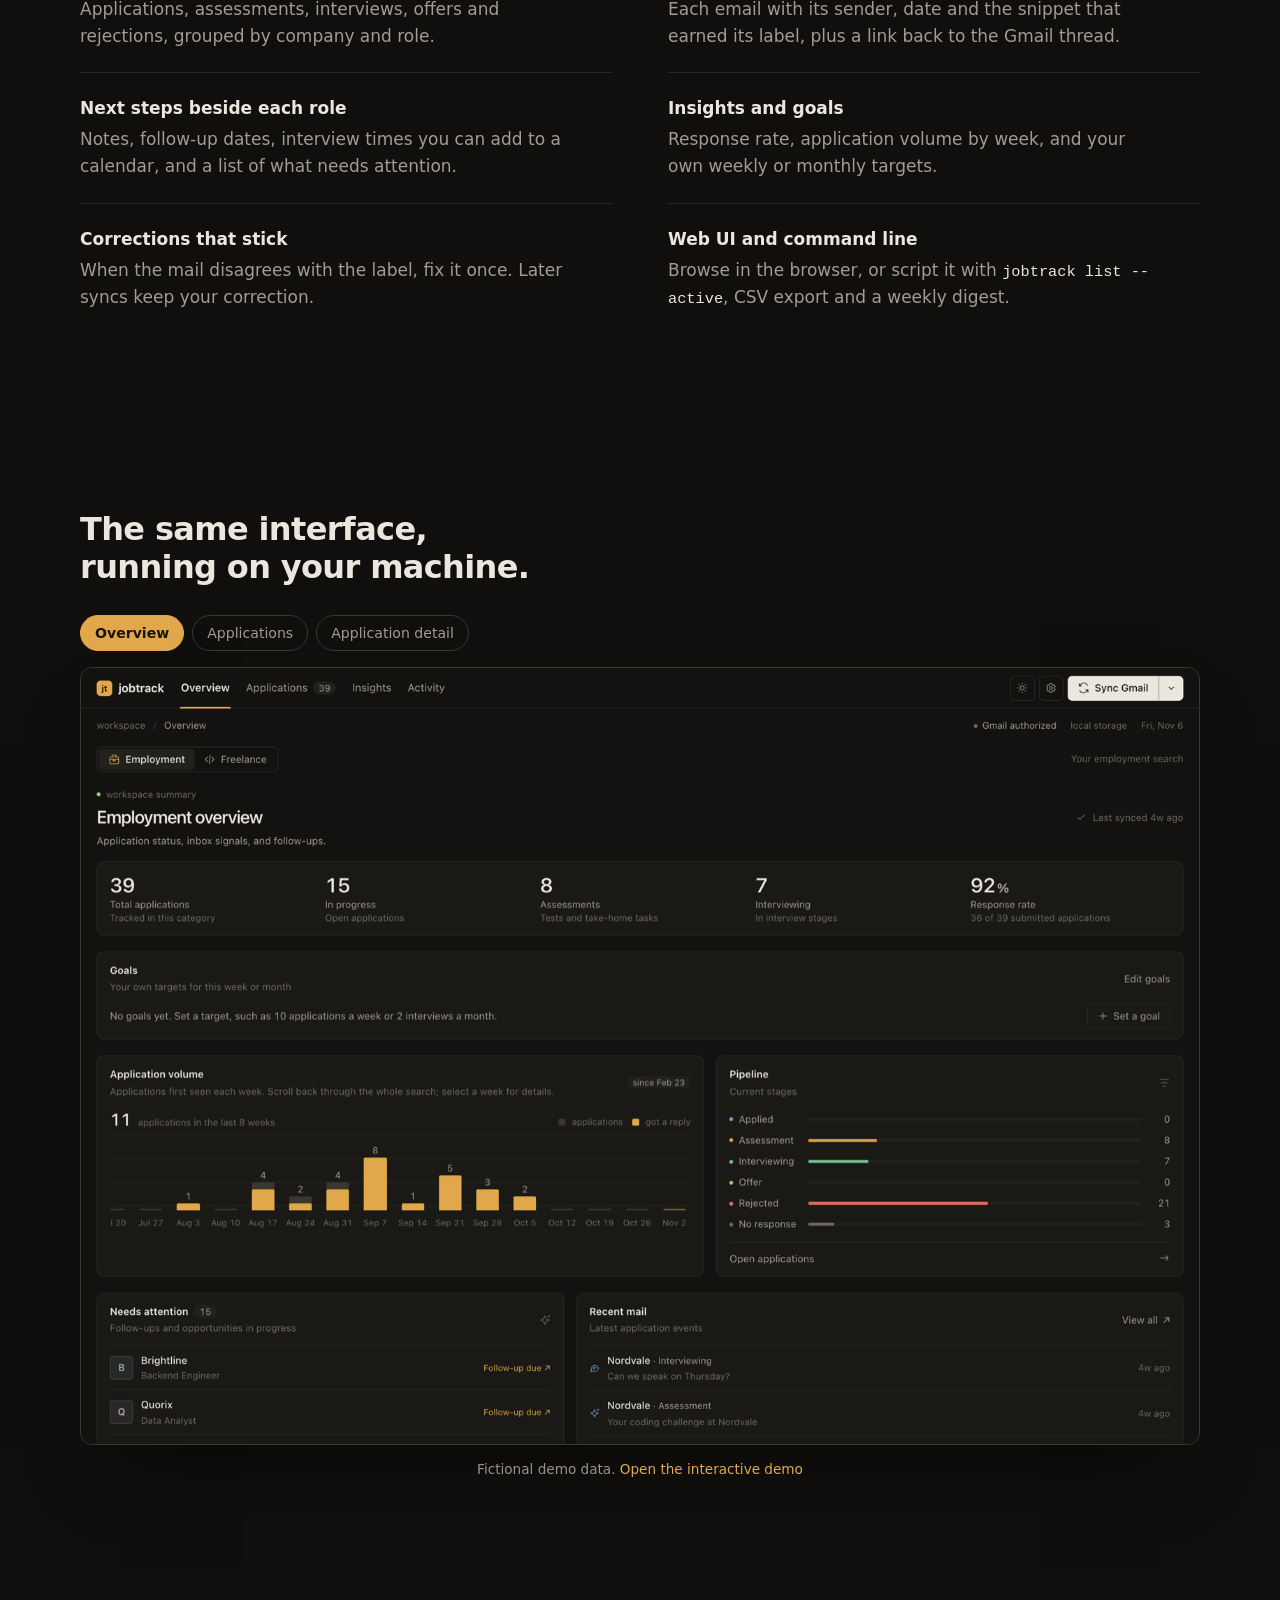
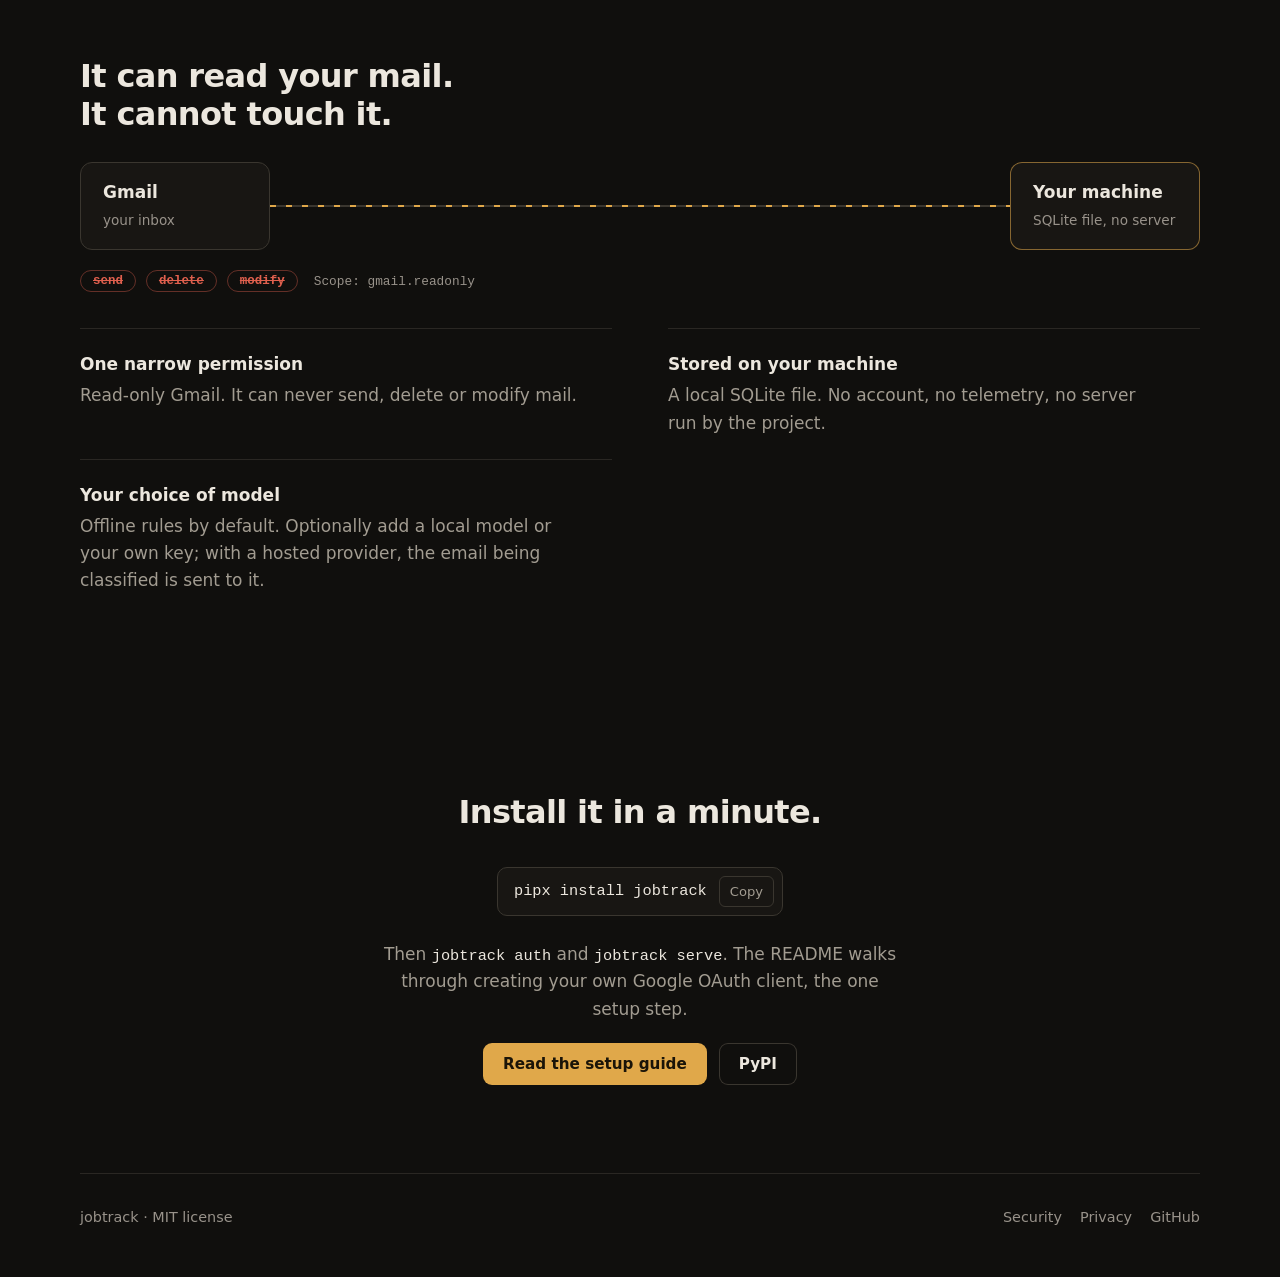
==== commit c60f2cb5: "Add a GitHub button with a build-time star count; point links at jobtrack.omerdikyol.com" ====
--- a/landing/index.html
+++ b/landing/index.html
@@ -7,8 +7,8 @@
   <meta name="description" content="jobtrack reads the recruiting mail you already have and sorts it into applications, interviews, offers and rejections. Read-only Gmail, stored on your machine, open source.">
   <meta property="og:title" content="jobtrack: your job search, built from your inbox">
   <meta property="og:description" content="Mail in, pipeline out. Read-only Gmail access, stored on your machine, open source.">
-  <meta property="og:image" content="https://omerdikyol.github.io/jobtrack/og.png">
-  <meta property="og:url" content="https://omerdikyol.github.io/jobtrack/">
+  <meta property="og:image" content="https://jobtrack.omerdikyol.com/og.png">
+  <meta property="og:url" content="https://jobtrack.omerdikyol.com/">
   <meta name="twitter:card" content="summary_large_image">
   <meta name="color-scheme" content="dark">
   <link rel="icon" href="favicon.svg" type="image/svg+xml">
@@ -16,6 +16,11 @@
   <script>document.documentElement.classList.add("js");</script>
 </head>
 <body>
+  <!-- GitHub's mark and star, from Primer Octicons (MIT); the mark is used to link to GitHub. -->
+  <svg width="0" height="0" style="position:absolute" aria-hidden="true">
+    <symbol id="i-github" viewBox="0 0 16 16"><path fill="currentColor" d="M8 0c4.42 0 8 3.58 8 8a8.013 8.013 0 0 1-5.45 7.59c-.4.08-.55-.17-.55-.38 0-.27.01-1.13.01-2.2 0-.75-.25-1.23-.54-1.48 1.78-.2 3.65-.88 3.65-3.95 0-.88-.31-1.59-.82-2.15.08-.2.36-1.02-.08-2.12 0 0-.67-.22-2.2.82-.64-.18-1.32-.27-2-.27-.68 0-1.36.09-2 .27-1.53-1.03-2.2-.82-2.2-.82-.44 1.1-.16 1.92-.08 2.12-.51.56-.82 1.28-.82 2.15 0 3.06 1.86 3.75 3.64 3.95-.23.2-.44.55-.51 1.07-.46.21-1.61.55-2.33-.66-.15-.24-.6-.83-1.23-.82-.67.01-.27.38.01.53.34.19.73.9.82 1.13.16.45.68 1.31 2.69.94 0 .67.01 1.3.01 1.49 0 .21-.15.45-.55.38A7.995 7.995 0 0 1 0 8c0-4.42 3.58-8 8-8Z"/></symbol>
+    <symbol id="i-star" viewBox="0 0 16 16"><path fill="currentColor" d="M8 .25a.75.75 0 0 1 .673.418l1.882 3.815 4.21.612a.75.75 0 0 1 .416 1.279l-3.046 2.97.719 4.192a.751.751 0 0 1-1.088.791L8 12.347l-3.766 1.98a.75.75 0 0 1-1.088-.79l.72-4.194L.818 6.374a.75.75 0 0 1 .416-1.28l4.21-.611L7.327.668A.75.75 0 0 1 8 .25Z"/></symbol>
+  </svg>
   <header class="nav">
     <div class="wrap nav-row">
       <a class="brand" href="#"><img src="favicon.svg" alt="" width="24" height="24">jobtrack</a>
@@ -24,7 +29,10 @@
         <a href="#features">Features</a>
         <a href="#privacy">Privacy</a>
         <a href="demo/">Full demo</a>
-        <a class="btn small" href="https://github.com/omerdikyol/jobtrack">GitHub</a>
+        <a class="gh-pill" href="https://github.com/omerdikyol/jobtrack" aria-label="jobtrack on GitHub">
+          <svg class="ic"><use href="#i-github"/></svg><span class="gh-name">GitHub</span>
+          <span class="gh-stars"><svg class="ic"><use href="#i-star"/></svg><b data-stars>Star</b></span>
+        </a>
       </nav>
     </div>
   </header>
--- a/landing/style.css
+++ b/landing/style.css
@@ -38,6 +38,14 @@
 .btn { display: inline-flex; align-items: center; height: 42px; padding: 0 20px; border-radius: 9px; background: var(--accent); color: var(--accent-ink); font-weight: 650; font-size: .95rem; transition: transform .15s, box-shadow .15s; }
 .btn:hover { transform: translateY(-1px); background: #ecb558; }
 .btn.small { height: 32px; padding: 0 13px; font-size: .88rem; border-radius: 7px; }
+.ic { width: 16px; height: 16px; flex: none; }
+.gh-pill { display: inline-flex; align-items: center; height: 32px; border: 1px solid var(--line-2); border-radius: 7px; color: var(--ink); font-size: .88rem; transition: background .15s; }
+.gh-pill:hover { background: var(--surface); }
+.gh-pill > .ic { margin: 0 7px 0 10px; }
+.gh-name { padding-right: 10px; }
+.gh-stars { display: inline-flex; align-items: center; gap: 5px; height: 100%; padding: 0 10px; border-left: 1px solid var(--line-2); color: var(--muted); }
+.gh-stars .ic { width: 14px; height: 14px; color: var(--accent); }
+.gh-stars b { font-weight: 500; font-variant-numeric: tabular-nums; }
 .btn.ghost { background: transparent; color: var(--ink); box-shadow: inset 0 0 0 1px var(--line-2); }
 .btn.ghost:hover { background: var(--surface); box-shadow: inset 0 0 0 1px var(--line-2); }
 .actions { display: flex; gap: 12px; flex-wrap: wrap; }
@@ -149,7 +157,9 @@
   .app-body { grid-template-columns: 1fr; } .inbox { border-right: 0; border-bottom: 1px solid var(--line); max-height: 230px; }
   .lower { grid-template-columns: 1fr; } .tiles { grid-template-columns: repeat(2, 1fr); }
   .facts { grid-template-columns: 1fr; }
-  .nav nav a:not(.btn) { display: none; }
+  .nav nav a:not(.btn):not(.gh-pill) { display: none; }
+  .gh-name { display: none; }
+  .gh-pill > .ic { margin-right: 10px; }
   .wide { display: none; }
   #mailstream { inset: auto 0 0 0; height: 220px; -webkit-mask-image: none; mask-image: none; }
   .hero { padding: 56px 0 250px; } .flow { flex-direction: column; } .wire { width: 40px; height: 60px; transform: rotate(90deg); }
